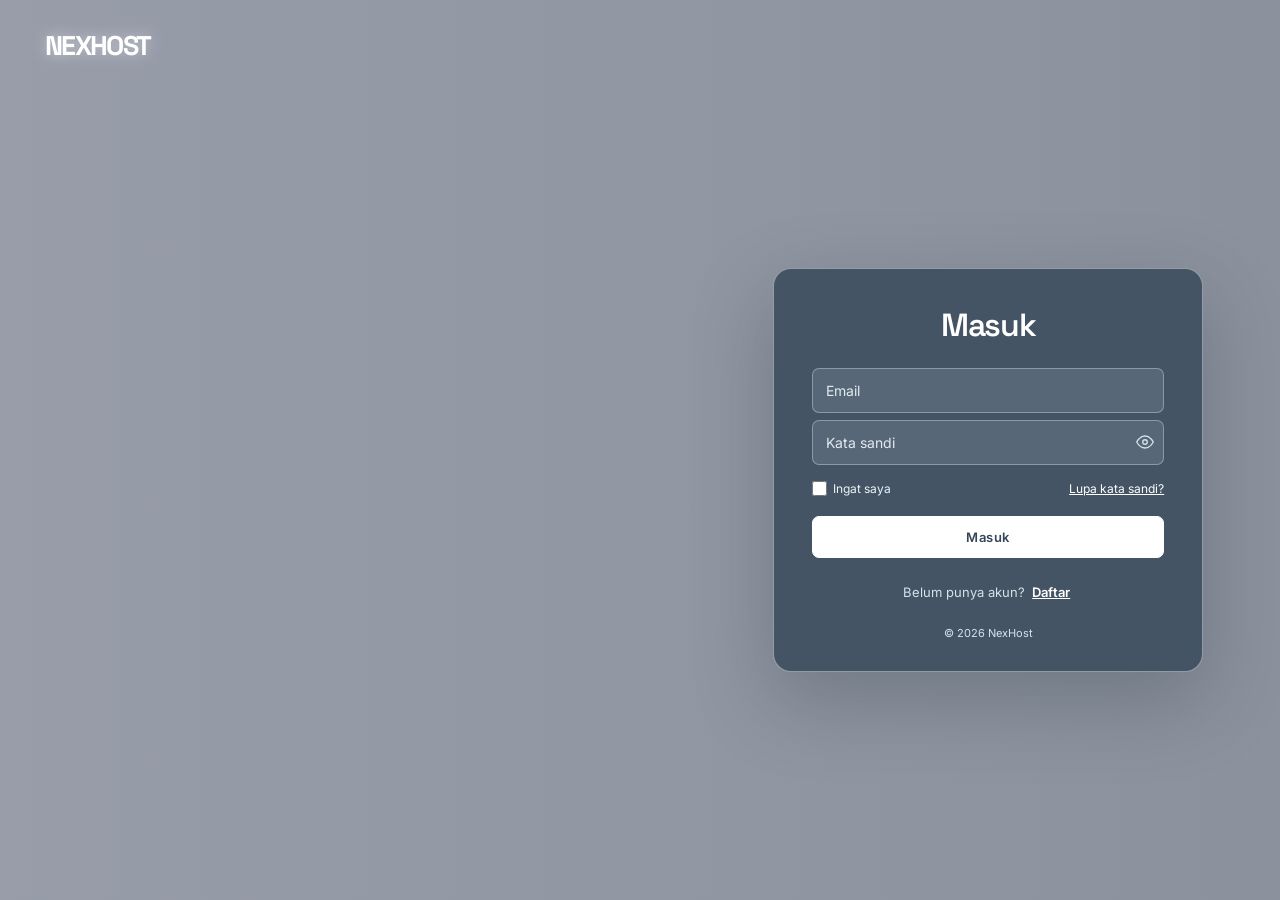
==== login-view.html @ c6b0c61a "Konversi ke PHP: login server-side (session + password_verify), index.php guard, logout.php" ====
<!DOCTYPE html>
<html lang="id">

<head>
    <meta charset="UTF-8">
  <meta name="viewport" content="width=device-width, initial-scale=1.0">
  <title data-nx-raw>Masuk / Daftar - NexHost</title>
  <link rel="icon" href="/favicon.ico" sizes="any">
  <link rel="icon" type="image/png" sizes="32x32" href="/icons/favicon-32x32.png">
  <link rel="icon" type="image/png" sizes="16x16" href="/icons/favicon-16x16.png">
  <link rel="apple-touch-icon" sizes="180x180" href="/apple-touch-icon.png">
  <link rel="preconnect" href="https://fonts.googleapis.com">
  <link rel="preconnect" href="https://fonts.gstatic.com" crossorigin>
  <link href="https://fonts.googleapis.com/css2?family=Space+Grotesk:wght@300;400;500;600;700&family=Inter:wght@300;400;500;600&display=swap" rel="stylesheet">
<style>
:root{--black:#263747;--charcoal:#52677a;--graphite:#718295;--graphite-2:#62758a;--silver:#edf4f9;--silver-dim:#d6e2ea;--chrome:#fff;--white:#fff;--line:rgba(255,255,255,.22);--line-strong:rgba(255,255,255,.42);--danger:#ffdbde;--success:#d6ffe5;--font-display:'Space Grotesk',sans-serif;--font-body:'Inter',sans-serif}
*,*::before,*::after{box-sizing:border-box}html{min-height:100%;-webkit-font-smoothing:antialiased}body{margin:0;background:#8995a4;color:white;font:14px/1.5 var(--font-body);min-height:100vh}
.scene{position:fixed;inset:0;z-index:0;background:#a0a5b1 url('/nx-login-scene-v4/assets/fallback.svg') center/cover no-repeat}.scene iframe{position:absolute;inset:0;width:100%;height:100%;border:0;pointer-events:none;background:transparent}.scene:after{content:'';position:absolute;inset:0;background:linear-gradient(90deg,rgba(43,55,68,.08),rgba(43,55,68,.18));pointer-events:none}html.scene-failed .scene iframe{display:none}
.brand{position:absolute;top:32px;left:3.5vw;z-index:2;color:white;font:700 27px/1 var(--font-display);letter-spacing:-.06em;text-decoration:none;text-shadow:0 0 16px #ffffff80}.brand .dot{display:none}.brand:focus-visible,a:focus-visible,button:focus-visible,input:focus-visible,select:focus-visible{outline:2px solid #fff;outline-offset:3px}
.auth-shell{position:relative;z-index:1;min-height:100svh;display:flex;align-items:center;justify-content:flex-end;padding:80px 6vw 40px;pointer-events:none}.auth-shell #container{pointer-events:auto}#container{width:min(100%,430px);border:1px solid rgba(255,255,255,.42);border-radius:18px;background:rgba(54,71,88,.83);box-shadow:0 28px 80px rgba(25,40,53,.25);backdrop-filter:blur(24px);-webkit-backdrop-filter:blur(24px);overflow:hidden}.hud-corner,.page{display:none!important}#container .register{display:none}#container.active .login{display:none}#container.active .register{display:block}.content{padding:38px 38px 30px;text-align:center}.content h1{font:600 32px/1.15 var(--font-display);letter-spacing:-.04em;margin:0 0 24px}.content p{font-size:13px;line-height:1.5;margin:0}form input:not([type=checkbox]),form select{display:block;width:100%;min-width:0;min-height:45px;margin:7px 0;padding:11px 13px;border:1px solid rgba(255,255,255,.32);border-radius:7px;background:rgba(235,245,255,.12);color:white;font:14px var(--font-body)}form select option{color:#253647;background:white}form input::placeholder{color:#e1eaf1;opacity:1}form input:focus,form select:focus{border-color:white;background:rgba(235,245,255,.2)}form input[type=checkbox]{accent-color:#fff;flex-shrink:0}
button{font-family:var(--font-body);cursor:pointer;color:white}form button:not([onclick^="togglePass"]){min-height:42px;padding:10px 13px;border:1px solid rgba(255,255,255,.5);border-radius:7px;background:rgba(255,255,255,.12);font-size:12px;font-weight:600}form button:disabled{opacity:.5;cursor:not-allowed}form button[type=submit]{width:100%;margin-top:10px;background:#fff;color:#354657;border-color:white;font-size:13px;letter-spacing:.04em}form button[type=submit]:hover:not(:disabled){background:#dceaf4}form button[onclick^="togglePass"]{color:white}form input[type=tel],#waOtpInputLogin input,#waOtpInputReg input,#emailOtpInputReg input{min-width:0}#btnSendOtpLogin,#btnSendOtpReg,#waOtpInputLogin button,#waOtpInputReg button{flex-shrink:0;white-space:nowrap}
.remember{float:left;text-align:left}.forget{float:right;margin:8px 0}.clearfix{clear:both;display:table}a{color:white}.forget a,.otp-hint a{color:white}.error-msg{display:block;color:var(--danger);margin:8px 0;font-size:13px}.wa-member{color:var(--success)}.wa-not_member,.wa-invalid{color:var(--danger)}.wa-error{color:#ffe1b3}.wa-checking{color:var(--silver-dim)}.mobile-switch{margin:19px 0 4px;font-size:13px;color:var(--silver-dim)}.mobile-switch button{border:0;background:none;color:#fff;text-decoration:underline;font:600 13px var(--font-body);padding:7px 3px;margin:0}.loginwith{display:flex;align-items:center;gap:12px;color:var(--silver-dim);font-size:11px;margin:16px 0 0}.loginwith:before,.loginwith:after{content:'';flex:1;height:1px;background:var(--line)}a[href="google_login_start.php"]{display:inline-flex!important;align-items:center;justify-content:center;min-height:42px;min-width:64px;border:1px solid var(--line-strong);border-radius:24px;background:rgba(255,255,255,.10)}.copy{display:block;font-size:11px;color:var(--silver-dim);margin-top:18px}.otp-hint span{display:inline}.cf-turnstile{max-width:100%!important}
@media(max-width:700px){.brand{top:25px;left:20px;font-size:24px}.auth-shell{align-items:flex-start;justify-content:center;padding:35svh 16px 30px}.content{padding:30px 24px 25px}.content h1{font-size:28px}.scene:after{background:linear-gradient(180deg,rgba(43,55,68,.06),rgba(43,55,68,.22))}}
@media(max-width:360px){.content{padding:26px 17px}#btnSendOtpLogin,#btnSendOtpReg{padding:8px;font-size:11px}.remember,.forget{font-size:11px!important}}
@media(prefers-reduced-motion:reduce){.scene iframe{display:none}}
</style>
</head>

<body>
  <div class="scene" aria-hidden="true"></div>

  <a href="/index.php" class="brand"><span class="dot"></span>NEXHOST</a>

  <main class="auth-shell"><div id="container" class="">
    <span class="hud-corner tl"></span>
    <span class="hud-corner tr"></span>
    <span class="hud-corner bl"></span>
    <span class="hud-corner br"></span>

    <!-- FORM LOGIN -->
    <div class="login">
      <div class="content">
        <h1 data-nx-raw>Masuk</h1>
        <form action="#" data-demo="login" method="POST" id="loginForm">
          <input type="hidden" name="csrf_token" value="a66113a4b706e5b2e44b06131f6a9bf2640b617dbcbb50243928d7488b434160">
          <input type="email" name="email" placeholder="Email" data-nx-raw required value="">
          <div style="position:relative;width:100%;">
            <input type="password" name="password" id="loginpass" placeholder="Kata sandi" data-nx-raw required style="padding-right:44px;">
            <button type="button" aria-label="Kata sandi" onclick="togglePass('loginpass', this)" style="position:absolute;right:2px;top:50%;transform:translateY(-50%);background:none;border:none;padding:8px;margin:0;display:flex;align-items:center;justify-content:center;cursor:pointer;text-transform:none;letter-spacing:0;">
              <svg class="eye-open" width="18" height="18" viewBox="0 0 24 24" fill="none" stroke="var(--silver-dim)" stroke-width="1.8" stroke-linecap="round" stroke-linejoin="round"><path d="M1 12s4-8 11-8 11 8 11 8-4 8-11 8-11-8-11-8z"/><circle cx="12" cy="12" r="3"/></svg>
              <svg class="eye-closed" width="18" height="18" viewBox="0 0 24 24" fill="none" stroke="var(--silver-dim)" stroke-width="1.8" stroke-linecap="round" stroke-linejoin="round" style="display:none;"><path d="M17.94 17.94A10.94 10.94 0 0 1 12 20c-7 0-11-8-11-8a18.5 18.5 0 0 1 5.06-5.94M9.9 4.24A9.12 9.12 0 0 1 12 4c7 0 11 8 11 8a18.5 18.5 0 0 1-2.16 3.19m-6.72-1.07a3 3 0 1 1-4.24-4.24"/><line x1="1" y1="1" x2="23" y2="23"/></svg>
            </button>
          </div>
                    <span class="remember" style="display:flex;align-items:center;gap:6px;margin:8px 0;"><input type="checkbox" id="rememberMe" name="remember_me" value="1" style="width:15px;height:15px;margin:0;"> <label for="rememberMe" style="font-size:12px;margin:0;cursor:pointer;color:var(--silver);" data-nx-raw>Ingat saya</label></span>
          <span class="forget" style="font-size:12px;"><a href="lupapw.php" data-nx-raw>Lupa kata sandi?</a></span>
          <span class="clearfix"></span>
                              <button type="submit" id="btnMasuk"  data-nx-raw>Masuk</button>
        </form>
        <div class="mobile-switch"><span data-nx-raw>Belum punya akun?</span> <button type="button" onclick="mobileToRegister()" data-nx-raw>Daftar</button></div>
        <span class="loginwith" data-nx-raw style="display:none">Atau masuk dengan</span>
        
        <span class="copy">&copy; 2026 NexHost</span>
      </div>
    </div>

    <!-- PANEL DEPAN (ajakan register) -->
    <div class="page front">
      <div class="content">
        <svg xmlns="http://www.w3.org/2000/svg" width="56" height="56" viewBox="0 0 24 24" fill="none" stroke="currentColor" stroke-width="1.5" stroke-linecap="round" stroke-linejoin="round"><path d="M16 21v-2a4 4 0 0 0-4-4H5a4 4 0 0 0-4 4v2"/><circle cx="8.5" cy="7" r="4"/><line x1="20" y1="8" x2="20" y2="14"/><line x1="23" y1="11" x2="17" y2="11"/></svg>
        <h1 style="margin-top:18px;" data-nx-raw>Halo, teman!</h1>
        <p data-nx-raw>Isi data pribadi dan mulai perjalananmu bersama kami.</p>
        <button type="button" id="registerBtn"><span data-nx-raw>Daftar</span> <svg xmlns="http://www.w3.org/2000/svg" width="16" height="16" viewBox="0 0 24 24" fill="none" stroke="currentColor" stroke-width="2" stroke-linecap="round" stroke-linejoin="round"><circle cx="12" cy="12" r="10"/><polyline points="12 16 16 12 12 8"/><line x1="8" y1="12" x2="16" y2="12"/></svg></button>
      </div>
    </div>

    <!-- PANEL BELAKANG (ajakan login) -->
    <div class="page back">
      <div class="content">
        <svg xmlns="http://www.w3.org/2000/svg" width="56" height="56" viewBox="0 0 24 24" fill="none" stroke="currentColor" stroke-width="1.5" stroke-linecap="round" stroke-linejoin="round"><path d="M15 3h4a2 2 0 0 1 2 2v14a2 2 0 0 1-2 2h-4"/><polyline points="10 17 15 12 10 7"/><line x1="15" y1="12" x2="3" y2="12"/></svg>
        <h1 style="margin-top:18px;" data-nx-raw>Selamat datang kembali!</h1>
        <p data-nx-raw>Masuk dengan data akunmu untuk melanjutkan.</p>
        <button type="button" id="loginBtn"><svg xmlns="http://www.w3.org/2000/svg" width="16" height="16" viewBox="0 0 24 24" fill="none" stroke="currentColor" stroke-width="2" stroke-linecap="round" stroke-linejoin="round"><circle cx="12" cy="12" r="10"/><polyline points="12 8 8 12 12 16"/><line x1="16" y1="12" x2="8" y2="12"/></svg> <span data-nx-raw>Masuk</span></button>
      </div>
    </div>

    <!-- FORM REGISTER -->
    <div class="register">
      <div class="content">
        <h1 style="margin-bottom:16px;" data-nx-raw>Daftar</h1>
        <form action="#" data-demo="register" method="POST" id="registerForm">
          <input type="hidden" name="csrf_token" value="a66113a4b706e5b2e44b06131f6a9bf2640b617dbcbb50243928d7488b434160">
          <input type="text" name="username" placeholder="Nama pengguna" data-nx-raw required pattern="[a-zA-Z0-9_]{3,20}">
          <input type="email" name="email" id="regEmail" placeholder="Email" data-nx-raw required pattern="[a-zA-Z0-9._%+-]+@gmail\.com" title="Hanya email @gmail.com yang diperbolehkan.">
                              <div style="width:100%;text-align:left;margin:8px 0;">
            <div style="display:flex;gap:8px;margin-bottom:6px;">
              <button type="button" id="btnSendOtpEmailReg" onclick="sendEmailOtp()" style="flex:1;" data-nx-raw>Kirim kode OTP ke email</button>
            </div>
            <p style="font-size:11px;color:var(--silver-dim);margin-bottom:6px;" data-nx-raw>Kode OTP akan dikirim ke email di atas.</p>
            <div id="emailOtpInputReg" style="display:none;gap:8px;margin-bottom:8px;">
              <input type="text" id="emailOtpCode" placeholder="Kode 6 digit" data-nx-raw maxlength="6" style="flex:1;margin:0;letter-spacing:2px;">
              <button type="button" onclick="verifyEmailOtp()" data-nx-raw>Verifikasi</button>
            </div>
            <div id="emailStatusReg" style="font-size:12px;margin-bottom:6px;min-height:16px;"></div>
          </div>
                    <div style="position:relative;width:100%;">
            <input type="password" name="password" id="rpass" placeholder="Kata sandi" data-nx-raw required minlength="8" style="padding-right:44px;">
            <button type="button" aria-label="Kata sandi" onclick="togglePass('rpass', this)" style="position:absolute;right:2px;top:50%;transform:translateY(-50%);background:none;border:none;padding:8px;margin:0;display:flex;align-items:center;justify-content:center;cursor:pointer;text-transform:none;letter-spacing:0;">
              <svg class="eye-open" width="18" height="18" viewBox="0 0 24 24" fill="none" stroke="var(--silver-dim)" stroke-width="1.8" stroke-linecap="round" stroke-linejoin="round"><path d="M1 12s4-8 11-8 11 8 11 8-4 8-11 8-11-8-11-8z"/><circle cx="12" cy="12" r="3"/></svg>
              <svg class="eye-closed" width="18" height="18" viewBox="0 0 24 24" fill="none" stroke="var(--silver-dim)" stroke-width="1.8" stroke-linecap="round" stroke-linejoin="round" style="display:none;"><path d="M17.94 17.94A10.94 10.94 0 0 1 12 20c-7 0-11-8-11-8a18.5 18.5 0 0 1 5.06-5.94M9.9 4.24A9.12 9.12 0 0 1 12 4c7 0 11 8 11 8a18.5 18.5 0 0 1-2.16 3.19m-6.72-1.07a3 3 0 1 1-4.24-4.24"/><line x1="1" y1="1" x2="23" y2="23"/></svg>
            </button>
          </div>
          <div style="position:relative;width:100%;">
            <input type="password" name="password_confirm" id="rpass2" placeholder="Konfirmasi kata sandi" data-nx-raw required minlength="8" oninput="checkMatch()" style="padding-right:44px;">
            <button type="button" aria-label="Konfirmasi kata sandi" onclick="togglePass('rpass2', this)" style="position:absolute;right:2px;top:50%;transform:translateY(-50%);background:none;border:none;padding:8px;margin:0;display:flex;align-items:center;justify-content:center;cursor:pointer;text-transform:none;letter-spacing:0;">
              <svg class="eye-open" width="18" height="18" viewBox="0 0 24 24" fill="none" stroke="var(--silver-dim)" stroke-width="1.8" stroke-linecap="round" stroke-linejoin="round"><path d="M1 12s4-8 11-8 11 8 11 8-4 8-11 8-11-8-11-8z"/><circle cx="12" cy="12" r="3"/></svg>
              <svg class="eye-closed" width="18" height="18" viewBox="0 0 24 24" fill="none" stroke="var(--silver-dim)" stroke-width="1.8" stroke-linecap="round" stroke-linejoin="round" style="display:none;"><path d="M17.94 17.94A10.94 10.94 0 0 1 12 20c-7 0-11-8-11-8a18.5 18.5 0 0 1 5.06-5.94M9.9 4.24A9.12 9.12 0 0 1 12 4c7 0 11 8 11 8a18.5 18.5 0 0 1-2.16 3.19m-6.72-1.07a3 3 0 1 1-4.24-4.24"/><line x1="1" y1="1" x2="23" y2="23"/></svg>
            </button>
          </div>
          <div id="passMsg" style="font-size:12px;display:none;"></div>
          <span class="remember" style="display:flex;align-items:center;gap:6px;margin:8px 0;"><input type="checkbox" id="acceptTerms" name="accept_terms" value="1" required style="width:15px;height:15px;margin:0;"> <label for="acceptTerms" style="font-size:12px;margin:0;cursor:pointer;color:var(--silver);"><span data-nx-raw>Saya menyetujui </span>&nbsp;<a href="https://portal.nexhostku.com/privacy.php" target="_blank" style="color:var(--chrome);text-decoration:underline;" data-nx-raw>syarat dan ketentuan</a></label></span>
          <span class="clearfix"></span>
                    
          <button type="submit" id="btnDaftar" disabled onclick="return checkMatch(true)" data-nx-raw>Daftar</button>
        </form>
        <div class="mobile-switch"><span data-nx-raw>Sudah punya akun?</span> <button type="button" onclick="mobileToLogin()" data-nx-raw>Masuk</button></div>
      </div>
    </div>
  </div>

  </main>
  <script>
  (function(){
    document.querySelectorAll('form input[placeholder]').forEach(function(el){el.setAttribute('aria-label',el.placeholder)});
    document.querySelectorAll('select[name=wa_country]').forEach(function(el){el.setAttribute('aria-label','WhatsApp country code')});
    
    var registerButton = document.getElementById('registerBtn');
    var loginButton    = document.getElementById('loginBtn');
    var container      = document.getElementById('container');
    if (!container) return;
    if (location.hash === '#register') { container.className = 'active'; }

    if (registerButton) {
      registerButton.addEventListener('click', function () {
        container.className = 'active';
        setTimeout(function(){
          document.querySelectorAll('#container > div').forEach(function(el){ el.scrollTop = 0; });
        }, 50);
      });
    }
    if (loginButton) {
      loginButton.addEventListener('click', function () {
        container.className = 'close';
      });
    }
    window.mobileToRegister = function () { container.className = 'active'; document.querySelector('#registerForm input[name=username]').focus({preventScroll:true}); };
    window.mobileToLogin    = function () { container.className = ''; document.querySelector('#loginForm input[name=email]').focus({preventScroll:true}); };
  })();
  </script>

  <script data-nx-raw>
  const nxAuthMsg = {"pageTitle":"Masuk \/ Daftar - NexHost","login":"Masuk","register":"Daftar","email":"Email","username":"Nama pengguna","password":"Kata sandi","confirmPassword":"Konfirmasi kata sandi","remember":"Ingat saya","forgot":"Lupa kata sandi?","noAccount":"Belum punya akun?","haveAccount":"Sudah punya akun?","orConnect":"Atau masuk dengan","googleLogin":"Masuk dengan Google","hello":"Halo, teman!","intro":"Isi data pribadi dan mulai perjalananmu bersama kami.","welcome":"Selamat datang kembali!","welcomeBody":"Masuk dengan data akunmu untuk melanjutkan.","accept":"Saya menyetujui ","terms":"syarat dan ketentuan","waNeeded":"WhatsApp 2FA diperlukan untuk akun ini.","sendOtp":"Kirim OTP","otpCode":"Kode 6 digit","verify":"Verifikasi","waHint":"OTP dikirim lewat WhatsApp.","noOtp":"Belum dapat OTP?","contactBot":"Hubungi bot","emailSendOtp":"Kirim kode OTP ke email","emailOtpHint":"Kode OTP akan dikirim ke email di atas.","passwordMatch":"Kata sandi cocok","passwordMismatch":"Kata sandi tidak cocok","invalidPhone":"Format nomor tidak valid.","sending":"Mengirim...","resend":"Kirim ulang","wait":"Tunggu","otpFailed":"Gagal mengirim OTP.","otpSix":"OTP harus 6 digit.","verifying":"Memverifikasi...","verificationFailed":"Verifikasi gagal.","gmailOnly":"Hanya email @gmail.com yang diperbolehkan.","captchaFirst":"Selesaikan captcha di bawah terlebih dahulu.","joinGroup":"Gabung grup","reportFounder":"Laporkan ke founder","close":"Tutup"};
  function togglePass(inputId, btn) {
    const input = document.getElementById(inputId);
    const eyeOpen = btn.querySelector('.eye-open');
    const eyeClosed = btn.querySelector('.eye-closed');
    if (input.type === 'password') {
      input.type = 'text';
      eyeOpen.style.display = 'none';
      eyeClosed.style.display = 'block';
    } else {
      input.type = 'password';
      eyeOpen.style.display = 'block';
      eyeClosed.style.display = 'none';
    }
  }
  function checkMatch(submit) {
    const p1 = document.getElementById('rpass').value;
    const p2 = document.getElementById('rpass2').value;
    const msg = document.getElementById('passMsg');
    if (!p2) { msg.style.display='none'; return true; }
    msg.style.display = 'block';
    if (p1 === p2) { msg.style.color='var(--success)'; msg.textContent=nxAuthMsg.passwordMatch; return true; }
    msg.style.color = 'var(--danger)'; msg.textContent = nxAuthMsg.passwordMismatch;
    if (submit) { alert(nxAuthMsg.passwordMismatch + '!'); return false; }
    return false;
  }
  function idSuffix(scope) { return {'login':'Login','reg':'Reg'}[scope] || 'Login'; }
  function sendWaOtp(scope) {
    const suf = idSuffix(scope);
    const country = document.getElementById('waCountry'+suf).value;
    const number  = document.getElementById('waNumber'+suf).value.trim();
    const statusEl = document.getElementById('waStatus'+suf);
    const btnSend  = document.getElementById('btnSendOtp'+suf);
    const otpBox   = document.getElementById('waOtpInput'+suf);
    const endpoint = scope === 'login' ? '/send_wa_otp_login.php' : '/send_wa_otp.php';
    if (!number || number.length < 8) { statusEl.textContent=nxAuthMsg.invalidPhone; statusEl.className='wa-invalid'; return; }
    btnSend.disabled = true; btnSend.textContent = nxAuthMsg.sending; statusEl.textContent = ''; statusEl.className = '';
    fetch(endpoint, {method:'POST',headers:{'Content-Type':'application/x-www-form-urlencoded'},body:'wa_country='+encodeURIComponent(country)+'&wa_number='+encodeURIComponent(number)})
    .then(r=>r.json()).then(data => {
      if (data.popup) {
        showGrubModal(data.message);
        statusEl.textContent = ''; statusEl.className = '';
        btnSend.disabled = false; btnSend.textContent = nxAuthMsg.sendOtp;
        return;
      }
      statusEl.textContent = data.message; statusEl.className = data.success ? 'wa-member' : 'wa-not_member';
      if (data.success) { otpBox.style.display='flex'; setTimeout(()=>{ document.getElementById('otpHint'+suf).style.display='block'; },5000); }
      let secs=60; const t=setInterval(()=>{ secs--; if(secs<=0){clearInterval(t);btnSend.disabled=false;btnSend.textContent=nxAuthMsg.resend;}else{btnSend.textContent=nxAuthMsg.wait+' ('+secs+'s)';} },1000);
    }).catch(()=>{ statusEl.textContent=nxAuthMsg.otpFailed; statusEl.className='wa-error'; btnSend.disabled=false; btnSend.textContent=nxAuthMsg.sendOtp; });
  }
  function verifyWaOtp(scope) {
    const suf = idSuffix(scope);
    const country = document.getElementById('waCountry'+suf).value;
    const number  = document.getElementById('waNumber'+suf).value.trim();
    const otp     = document.getElementById('waOtpCode'+suf).value.trim();
    const statusEl = document.getElementById('waStatus'+suf);
    const btnEl = scope==='login' ? document.getElementById('btnMasuk') : document.getElementById('btnDaftar');
    if (!/^\d{6}$/.test(otp)) { statusEl.textContent=nxAuthMsg.otpSix; statusEl.className='wa-invalid'; return; }
    statusEl.textContent=nxAuthMsg.verifying; statusEl.className='wa-checking';
    fetch('/verify_wa_otp.php',{method:'POST',headers:{'Content-Type':'application/x-www-form-urlencoded'},body:'wa_country='+encodeURIComponent(country)+'&wa_number='+encodeURIComponent(number)+'&otp='+encodeURIComponent(otp)})
    .then(r=>r.json()).then(data=>{
      statusEl.textContent=data.message; statusEl.className=data.success?'wa-member':'wa-not_member';
      if(data.success && scope === 'reg'){ checkRegisterButtonState(); } else if (data.success) { btnEl.disabled = false; }
    }).catch(()=>{ statusEl.textContent=nxAuthMsg.verificationFailed; statusEl.className='wa-error'; });
  }
  let emailVerifiedReg = false;
  function checkRegisterButtonState() {
    const btn = document.getElementById('btnDaftar');
    if (!btn) return;
    const needWaCheck = false;
    const needEmailCheck = true;
    let waOk = !needWaCheck;
    let emailOk = !needEmailCheck || emailVerifiedReg;
    btn.disabled = !(waOk && emailOk);
  }
  function sendEmailOtp() {
    const email = document.getElementById('regEmail').value.trim();
    const statusEl = document.getElementById('emailStatusReg');
    const btnSend = document.getElementById('btnSendOtpEmailReg');
    const otpBox = document.getElementById('emailOtpInputReg');
    const csrf = document.querySelector('#registerForm input[name="csrf_token"]').value;
    if (!email || !/^[^\s@]+@gmail\.com$/i.test(email)) {
      statusEl.textContent = nxAuthMsg.gmailOnly; statusEl.className = 'wa-invalid'; return;
    }
    const turnstileToken = 'demo';
    if (false && !turnstileToken) {
      statusEl.textContent = nxAuthMsg.captchaFirst; statusEl.className = 'wa-invalid'; return;
    }
    btnSend.disabled = true; btnSend.textContent = nxAuthMsg.sending; statusEl.textContent = ''; statusEl.className = '';
    fetch('/send_email_otp.php', {
      method: 'POST', headers: {'Content-Type':'application/x-www-form-urlencoded'},
      body: 'csrf_token='+encodeURIComponent(csrf)+'&turnstile_token='+encodeURIComponent(turnstileToken)+'&email='+encodeURIComponent(email)
    }).then(r=>r.json()).then(data => {
      statusEl.textContent = data.message; statusEl.className = data.success ? 'wa-member' : 'wa-not_member';
      if (data.success) { otpBox.style.display = 'flex'; }
      let secs=60; const t=setInterval(()=>{ secs--; if(secs<=0){clearInterval(t);btnSend.disabled=false;btnSend.textContent=nxAuthMsg.emailSendOtp;}else{btnSend.textContent=nxAuthMsg.wait+' ('+secs+'s)';} },1000);
    }).catch(()=>{ statusEl.textContent=nxAuthMsg.otpFailed; statusEl.className='wa-error'; btnSend.disabled=false; btnSend.textContent=nxAuthMsg.emailSendOtp; })
    .finally(()=>{ if (typeof turnstile !== 'undefined') turnstile.reset(); });
  }
  function verifyEmailOtp() {
    const email = document.getElementById('regEmail').value.trim();
    const code = document.getElementById('emailOtpCode').value.trim();
    const statusEl = document.getElementById('emailStatusReg');
    const csrf = document.querySelector('#registerForm input[name="csrf_token"]').value;
    if (!/^\d{6}$/.test(code)) { statusEl.textContent=nxAuthMsg.otpSix; statusEl.className='wa-invalid'; return; }
    statusEl.textContent=nxAuthMsg.verifying; statusEl.className='wa-checking';
    fetch('/verify_email_otp.php', {
      method: 'POST', headers: {'Content-Type':'application/x-www-form-urlencoded'},
      body: 'csrf_token='+encodeURIComponent(csrf)+'&email='+encodeURIComponent(email)+'&otp='+encodeURIComponent(code)
    }).then(r=>r.json()).then(data => {
      statusEl.textContent = data.message; statusEl.className = data.success ? 'wa-member' : 'wa-not_member';
      if (data.success) { emailVerifiedReg = true; checkRegisterButtonState(); }
    }).catch(()=>{ statusEl.textContent=nxAuthMsg.verificationFailed; statusEl.className='wa-error'; });
  }
    </script>

  <div id="grubModalOverlay" style="display:none;position:fixed;inset:0;background:rgba(4,4,5,0.75);z-index:9999;align-items:center;justify-content:center;padding:20px;">
    <div style="background:var(--charcoal);border:1px solid var(--line);border-radius:10px;max-width:380px;width:100%;padding:28px 24px;text-align:center;box-shadow:0 20px 50px rgba(0,0,0,0.5);">
      <div style="width:56px;height:56px;border-radius:50%;background:var(--graphite);border:1px solid var(--line-strong);display:flex;align-items:center;justify-content:center;margin:0 auto 16px;">
        <svg width="26" height="26" fill="none" stroke="var(--chrome)" stroke-width="1.6" viewBox="0 0 24 24"><path d="M12 9v4M12 17h.01M10.29 3.86l-8.18 14.18A2 2 0 0 0 3.82 21h16.36a2 2 0 0 0 1.71-2.96L13.71 3.86a2 2 0 0 0-3.42 0z"/></svg>
      </div>
      <div id="grubModalMessage" style="font-size:14px;color:var(--silver);line-height:1.55;margin-bottom:20px;white-space:pre-line;"></div>
      <div style="display:flex;flex-direction:column;gap:10px;">
        <a href="https://chat.whatsapp.com/DZyLn0WCWiuL3AIk21p8VY?s=cl&amp;p=a&amp;iam=2" target="_blank" style="display:block;background:var(--white);color:var(--black);text-decoration:none;padding:12px;border-radius:6px;font-weight:600;font-size:13px;letter-spacing:.04em;" data-nx-raw>Gabung grup</a>
        <a href="https://wa.me/6285143115286" target="_blank" style="display:block;background:transparent;border:1px solid var(--line-strong);color:var(--chrome);text-decoration:none;padding:12px;border-radius:6px;font-weight:500;font-size:13px;" data-nx-raw>Laporkan ke founder</a>
        <button type="button" onclick="closeGrubModal()" style="background:none;border:none;color:var(--silver-dim);font-size:12px;padding:6px;cursor:pointer;text-transform:none;letter-spacing:0;margin:0;" data-nx-raw>Tutup</button>
      </div>
    </div>
  </div>
  <script>
    function showGrubModal(message) {
      document.getElementById('grubModalMessage').textContent = message;
      document.getElementById('grubModalOverlay').style.display = 'flex';
    }
    function closeGrubModal() {
      document.getElementById('grubModalOverlay').style.display = 'none';
    }
  </script>
<script>
(function(){var f=document.querySelector('.scene iframe'),lost=false,retries=0,timer;function fail(){document.documentElement.classList.add('scene-failed')}function startTimer(){clearTimeout(timer);timer=setTimeout(function check(){if(document.hidden){timer=setTimeout(check,5000);return}fail()},120000)}function recover(){if(!lost||document.hidden)return;lost=false;if(retries++>=2){fail();return}document.documentElement.classList.remove('scene-failed');f.src=f.getAttribute('src');startTimer()}window.addEventListener('message',function(e){if(e.origin!==location.origin||e.source!==f.contentWindow)return;if(e.data==='nexhost-3d-ready'){clearTimeout(timer);document.documentElement.classList.remove('scene-failed')}else if(e.data==='nexhost-3d-unavailable')fail();else if(e.data==='nexhost-3d-context-lost'){lost=true;setTimeout(recover,100)}});f.addEventListener('error',fail);document.addEventListener('visibilitychange',recover);window.addEventListener('pageshow',recover);if(matchMedia('(prefers-reduced-motion: reduce)').matches)fail();else {try{var gl=document.createElement('canvas').getContext('webgl2');if(!gl)fail();else{var ex=gl.getExtension('WEBGL_lose_context');if(ex)ex.loseContext();startTimer()}}catch(e){fail()}}function unlock(){try{if(typeof f.contentWindow.__nexhostAudioUnlock==='function')f.contentWindow.__nexhostAudioUnlock()}catch(e){}}document.addEventListener('pointerdown',unlock,true);document.addEventListener('keydown',unlock,true)})();
</script>

</body>

</html>
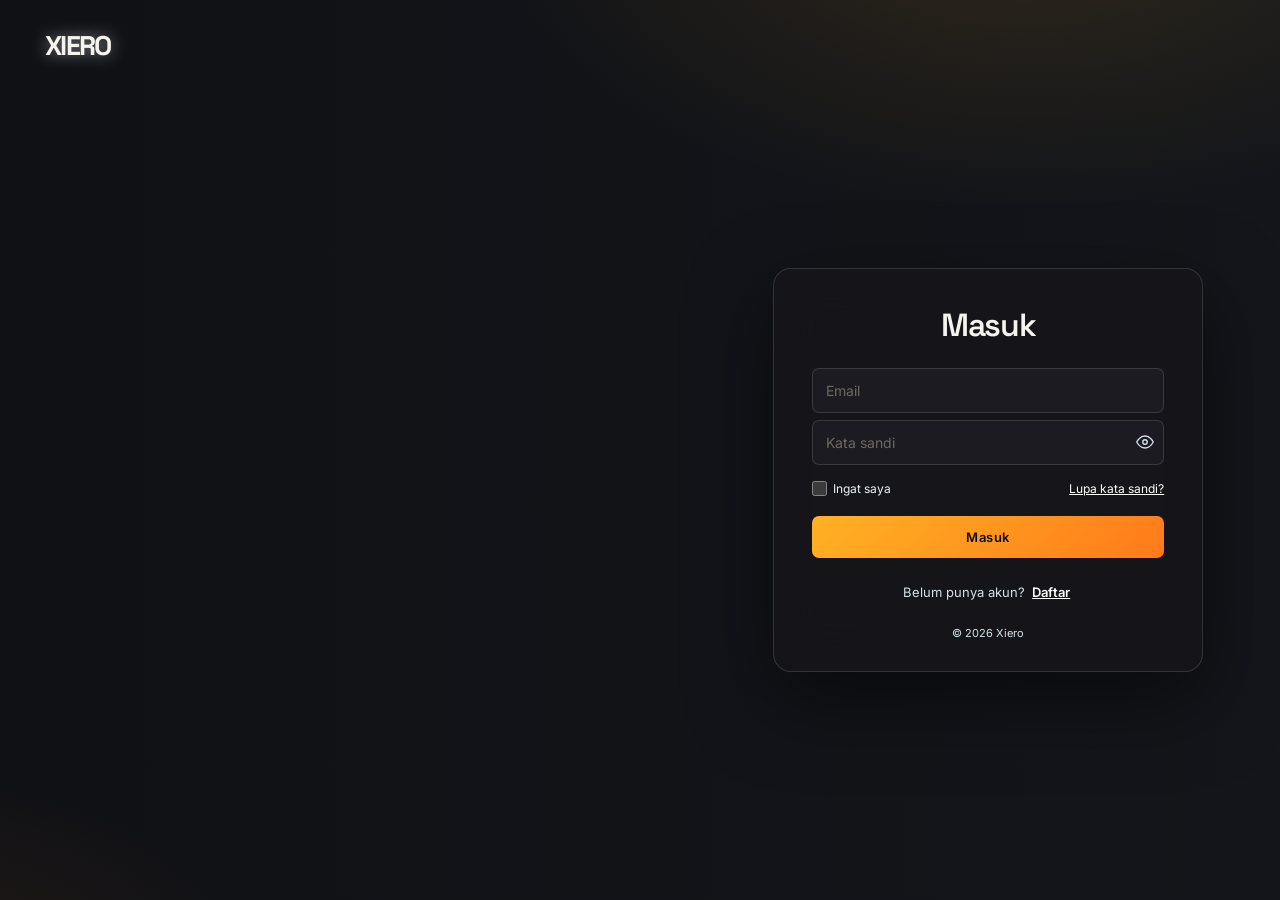
==== commit f7bbcdc0: "Rebrand Xiero: tema gelap amber, logo baru, kontak WA 082183365089 + IG itsmexiero_" ====
--- a/login-view.html
+++ b/login-view.html
@@ -4,7 +4,7 @@
 <head>
     <meta charset="UTF-8">
   <meta name="viewport" content="width=device-width, initial-scale=1.0">
-  <title data-nx-raw>Masuk / Daftar - NexHost</title>
+  <title data-nx-raw>Masuk / Daftar - Xiero</title>
   <link rel="icon" href="/favicon.ico" sizes="any">
   <link rel="icon" type="image/png" sizes="32x32" href="/icons/favicon-32x32.png">
   <link rel="icon" type="image/png" sizes="16x16" href="/icons/favicon-16x16.png">
@@ -14,22 +14,33 @@
   <link href="https://fonts.googleapis.com/css2?family=Space+Grotesk:wght@300;400;500;600;700&family=Inter:wght@300;400;500;600&display=swap" rel="stylesheet">
 <style>
 :root{--black:#263747;--charcoal:#52677a;--graphite:#718295;--graphite-2:#62758a;--silver:#edf4f9;--silver-dim:#d6e2ea;--chrome:#fff;--white:#fff;--line:rgba(255,255,255,.22);--line-strong:rgba(255,255,255,.42);--danger:#ffdbde;--success:#d6ffe5;--font-display:'Space Grotesk',sans-serif;--font-body:'Inter',sans-serif}
-*,*::before,*::after{box-sizing:border-box}html{min-height:100%;-webkit-font-smoothing:antialiased}body{margin:0;background:#8995a4;color:white;font:14px/1.5 var(--font-body);min-height:100vh}
-.scene{position:fixed;inset:0;z-index:0;background:#a0a5b1 url('/nx-login-scene-v4/assets/fallback.svg') center/cover no-repeat}.scene iframe{position:absolute;inset:0;width:100%;height:100%;border:0;pointer-events:none;background:transparent}.scene:after{content:'';position:absolute;inset:0;background:linear-gradient(90deg,rgba(43,55,68,.08),rgba(43,55,68,.18));pointer-events:none}html.scene-failed .scene iframe{display:none}
+*,*::before,*::after{box-sizing:border-box}html{min-height:100%;-webkit-font-smoothing:antialiased}body{margin:0;background:#0E0E11;color:#F5F3EE;font:14px/1.5 var(--font-body);min-height:100vh}
+.scene{position:fixed;inset:0;z-index:0;background:radial-gradient(900px 500px at 80% -10%, rgba(255,178,36,.14), transparent 60%), radial-gradient(700px 400px at -10% 110%, rgba(255,122,26,.10), transparent 55%), #0E0E11}.scene iframe{position:absolute;inset:0;width:100%;height:100%;border:0;pointer-events:none;background:transparent}.scene:after{content:'';position:absolute;inset:0;background:linear-gradient(90deg,rgba(43,55,68,.08),rgba(43,55,68,.18));pointer-events:none}html.scene-failed .scene iframe{display:none}
 .brand{position:absolute;top:32px;left:3.5vw;z-index:2;color:white;font:700 27px/1 var(--font-display);letter-spacing:-.06em;text-decoration:none;text-shadow:0 0 16px #ffffff80}.brand .dot{display:none}.brand:focus-visible,a:focus-visible,button:focus-visible,input:focus-visible,select:focus-visible{outline:2px solid #fff;outline-offset:3px}
-.auth-shell{position:relative;z-index:1;min-height:100svh;display:flex;align-items:center;justify-content:flex-end;padding:80px 6vw 40px;pointer-events:none}.auth-shell #container{pointer-events:auto}#container{width:min(100%,430px);border:1px solid rgba(255,255,255,.42);border-radius:18px;background:rgba(54,71,88,.83);box-shadow:0 28px 80px rgba(25,40,53,.25);backdrop-filter:blur(24px);-webkit-backdrop-filter:blur(24px);overflow:hidden}.hud-corner,.page{display:none!important}#container .register{display:none}#container.active .login{display:none}#container.active .register{display:block}.content{padding:38px 38px 30px;text-align:center}.content h1{font:600 32px/1.15 var(--font-display);letter-spacing:-.04em;margin:0 0 24px}.content p{font-size:13px;line-height:1.5;margin:0}form input:not([type=checkbox]),form select{display:block;width:100%;min-width:0;min-height:45px;margin:7px 0;padding:11px 13px;border:1px solid rgba(255,255,255,.32);border-radius:7px;background:rgba(235,245,255,.12);color:white;font:14px var(--font-body)}form select option{color:#253647;background:white}form input::placeholder{color:#e1eaf1;opacity:1}form input:focus,form select:focus{border-color:white;background:rgba(235,245,255,.2)}form input[type=checkbox]{accent-color:#fff;flex-shrink:0}
+.auth-shell{position:relative;z-index:1;min-height:100svh;display:flex;align-items:center;justify-content:flex-end;padding:80px 6vw 40px;pointer-events:none}.auth-shell #container{pointer-events:auto}#container{width:min(100%,430px);border:1px solid rgba(245,243,238,.14);border-radius:18px;background:rgba(21,21,26,.88);box-shadow:0 28px 80px rgba(0,0,0,.5);backdrop-filter:blur(24px);-webkit-backdrop-filter:blur(24px);overflow:hidden}.hud-corner,.page{display:none!important}#container .register{display:none}#container.active .login{display:none}#container.active .register{display:block}.content{padding:38px 38px 30px;text-align:center}.content h1{font:600 32px/1.15 var(--font-display);letter-spacing:-.04em;margin:0 0 24px}.content p{font-size:13px;line-height:1.5;margin:0}form input:not([type=checkbox]),form select{display:block;width:100%;min-width:0;min-height:45px;margin:7px 0;padding:11px 13px;border:1px solid rgba(255,255,255,.32);border-radius:7px;background:rgba(235,245,255,.12);color:white;font:14px var(--font-body)}form select option{color:#253647;background:white}form input::placeholder{color:#e1eaf1;opacity:1}form input:focus,form select:focus{border-color:white;background:rgba(235,245,255,.2)}form input[type=checkbox]{accent-color:#fff;flex-shrink:0}
 button{font-family:var(--font-body);cursor:pointer;color:white}form button:not([onclick^="togglePass"]){min-height:42px;padding:10px 13px;border:1px solid rgba(255,255,255,.5);border-radius:7px;background:rgba(255,255,255,.12);font-size:12px;font-weight:600}form button:disabled{opacity:.5;cursor:not-allowed}form button[type=submit]{width:100%;margin-top:10px;background:#fff;color:#354657;border-color:white;font-size:13px;letter-spacing:.04em}form button[type=submit]:hover:not(:disabled){background:#dceaf4}form button[onclick^="togglePass"]{color:white}form input[type=tel],#waOtpInputLogin input,#waOtpInputReg input,#emailOtpInputReg input{min-width:0}#btnSendOtpLogin,#btnSendOtpReg,#waOtpInputLogin button,#waOtpInputReg button{flex-shrink:0;white-space:nowrap}
 .remember{float:left;text-align:left}.forget{float:right;margin:8px 0}.clearfix{clear:both;display:table}a{color:white}.forget a,.otp-hint a{color:white}.error-msg{display:block;color:var(--danger);margin:8px 0;font-size:13px}.wa-member{color:var(--success)}.wa-not_member,.wa-invalid{color:var(--danger)}.wa-error{color:#ffe1b3}.wa-checking{color:var(--silver-dim)}.mobile-switch{margin:19px 0 4px;font-size:13px;color:var(--silver-dim)}.mobile-switch button{border:0;background:none;color:#fff;text-decoration:underline;font:600 13px var(--font-body);padding:7px 3px;margin:0}.loginwith{display:flex;align-items:center;gap:12px;color:var(--silver-dim);font-size:11px;margin:16px 0 0}.loginwith:before,.loginwith:after{content:'';flex:1;height:1px;background:var(--line)}a[href="google_login_start.php"]{display:inline-flex!important;align-items:center;justify-content:center;min-height:42px;min-width:64px;border:1px solid var(--line-strong);border-radius:24px;background:rgba(255,255,255,.10)}.copy{display:block;font-size:11px;color:var(--silver-dim);margin-top:18px}.otp-hint span{display:inline}.cf-turnstile{max-width:100%!important}
 @media(max-width:700px){.brand{top:25px;left:20px;font-size:24px}.auth-shell{align-items:flex-start;justify-content:center;padding:35svh 16px 30px}.content{padding:30px 24px 25px}.content h1{font-size:28px}.scene:after{background:linear-gradient(180deg,rgba(43,55,68,.06),rgba(43,55,68,.22))}}
 @media(max-width:360px){.content{padding:26px 17px}#btnSendOtpLogin,#btnSendOtpReg{padding:8px;font-size:11px}.remember,.forget{font-size:11px!important}}
 @media(prefers-reduced-motion:reduce){.scene iframe{display:none}}
 </style>
+<style>
+:root{color-scheme:dark}
+body{background:radial-gradient(900px 500px at 80% -10%, rgba(255,178,36,.12), transparent 60%), radial-gradient(700px 400px at -10% 110%, rgba(255,122,26,.08), transparent 55%), #0E0E11 !important; color:#F5F3EE}
+.panel,.card,form{background:#15151A !important; border-color:rgba(245,243,238,.12) !important}
+input,select{background:#1B1B21 !important; color:#F5F3EE !important; border-color:rgba(245,243,238,.14) !important}
+input::placeholder{color:#6E6A61 !important}
+a{color:#FFB224}
+button[type=submit],.btn-primary{background:linear-gradient(135deg,#FFB224,#FF7A1A) !important; color:#0E0E11 !important; border:0 !important}
+.brand{color:#F5F3EE !important}
+.dot{background:linear-gradient(135deg,#FFB224,#FF7A1A) !important}
+</style>
 </head>
 
 <body>
   <div class="scene" aria-hidden="true"></div>
 
-  <a href="/index.php" class="brand"><span class="dot"></span>NEXHOST</a>
+  <a href="/index.php" class="brand"><span class="dot"></span>XIERO</a>
 
   <main class="auth-shell"><div id="container" class="">
     <span class="hud-corner tl"></span>
@@ -59,7 +70,7 @@
         <div class="mobile-switch"><span data-nx-raw>Belum punya akun?</span> <button type="button" onclick="mobileToRegister()" data-nx-raw>Daftar</button></div>
         <span class="loginwith" data-nx-raw style="display:none">Atau masuk dengan</span>
         
-        <span class="copy">&copy; 2026 NexHost</span>
+        <span class="copy">&copy; 2026 Xiero</span>
       </div>
     </div>
 
@@ -117,7 +128,7 @@
             </button>
           </div>
           <div id="passMsg" style="font-size:12px;display:none;"></div>
-          <span class="remember" style="display:flex;align-items:center;gap:6px;margin:8px 0;"><input type="checkbox" id="acceptTerms" name="accept_terms" value="1" required style="width:15px;height:15px;margin:0;"> <label for="acceptTerms" style="font-size:12px;margin:0;cursor:pointer;color:var(--silver);"><span data-nx-raw>Saya menyetujui </span>&nbsp;<a href="https://portal.nexhostku.com/privacy.php" target="_blank" style="color:var(--chrome);text-decoration:underline;" data-nx-raw>syarat dan ketentuan</a></label></span>
+          <span class="remember" style="display:flex;align-items:center;gap:6px;margin:8px 0;"><input type="checkbox" id="acceptTerms" name="accept_terms" value="1" required style="width:15px;height:15px;margin:0;"> <label for="acceptTerms" style="font-size:12px;margin:0;cursor:pointer;color:var(--silver);"><span data-nx-raw>Saya menyetujui </span>&nbsp;<a href="https://portal.xieroku.com/privacy.php" target="_blank" style="color:var(--chrome);text-decoration:underline;" data-nx-raw>syarat dan ketentuan</a></label></span>
           <span class="clearfix"></span>
                     
           <button type="submit" id="btnDaftar" disabled onclick="return checkMatch(true)" data-nx-raw>Daftar</button>
@@ -158,7 +169,7 @@
   </script>
 
   <script data-nx-raw>
-  const nxAuthMsg = {"pageTitle":"Masuk \/ Daftar - NexHost","login":"Masuk","register":"Daftar","email":"Email","username":"Nama pengguna","password":"Kata sandi","confirmPassword":"Konfirmasi kata sandi","remember":"Ingat saya","forgot":"Lupa kata sandi?","noAccount":"Belum punya akun?","haveAccount":"Sudah punya akun?","orConnect":"Atau masuk dengan","googleLogin":"Masuk dengan Google","hello":"Halo, teman!","intro":"Isi data pribadi dan mulai perjalananmu bersama kami.","welcome":"Selamat datang kembali!","welcomeBody":"Masuk dengan data akunmu untuk melanjutkan.","accept":"Saya menyetujui ","terms":"syarat dan ketentuan","waNeeded":"WhatsApp 2FA diperlukan untuk akun ini.","sendOtp":"Kirim OTP","otpCode":"Kode 6 digit","verify":"Verifikasi","waHint":"OTP dikirim lewat WhatsApp.","noOtp":"Belum dapat OTP?","contactBot":"Hubungi bot","emailSendOtp":"Kirim kode OTP ke email","emailOtpHint":"Kode OTP akan dikirim ke email di atas.","passwordMatch":"Kata sandi cocok","passwordMismatch":"Kata sandi tidak cocok","invalidPhone":"Format nomor tidak valid.","sending":"Mengirim...","resend":"Kirim ulang","wait":"Tunggu","otpFailed":"Gagal mengirim OTP.","otpSix":"OTP harus 6 digit.","verifying":"Memverifikasi...","verificationFailed":"Verifikasi gagal.","gmailOnly":"Hanya email @gmail.com yang diperbolehkan.","captchaFirst":"Selesaikan captcha di bawah terlebih dahulu.","joinGroup":"Gabung grup","reportFounder":"Laporkan ke founder","close":"Tutup"};
+  const nxAuthMsg = {"pageTitle":"Masuk \/ Daftar - Xiero","login":"Masuk","register":"Daftar","email":"Email","username":"Nama pengguna","password":"Kata sandi","confirmPassword":"Konfirmasi kata sandi","remember":"Ingat saya","forgot":"Lupa kata sandi?","noAccount":"Belum punya akun?","haveAccount":"Sudah punya akun?","orConnect":"Atau masuk dengan","googleLogin":"Masuk dengan Google","hello":"Halo, teman!","intro":"Isi data pribadi dan mulai perjalananmu bersama kami.","welcome":"Selamat datang kembali!","welcomeBody":"Masuk dengan data akunmu untuk melanjutkan.","accept":"Saya menyetujui ","terms":"syarat dan ketentuan","waNeeded":"WhatsApp 2FA diperlukan untuk akun ini.","sendOtp":"Kirim OTP","otpCode":"Kode 6 digit","verify":"Verifikasi","waHint":"OTP dikirim lewat WhatsApp.","noOtp":"Belum dapat OTP?","contactBot":"Hubungi bot","emailSendOtp":"Kirim kode OTP ke email","emailOtpHint":"Kode OTP akan dikirim ke email di atas.","passwordMatch":"Kata sandi cocok","passwordMismatch":"Kata sandi tidak cocok","invalidPhone":"Format nomor tidak valid.","sending":"Mengirim...","resend":"Kirim ulang","wait":"Tunggu","otpFailed":"Gagal mengirim OTP.","otpSix":"OTP harus 6 digit.","verifying":"Memverifikasi...","verificationFailed":"Verifikasi gagal.","gmailOnly":"Hanya email @gmail.com yang diperbolehkan.","captchaFirst":"Selesaikan captcha di bawah terlebih dahulu.","joinGroup":"Gabung grup","reportFounder":"Laporkan ke founder","close":"Tutup"};
   function togglePass(inputId, btn) {
     const input = document.getElementById(inputId);
     const eyeOpen = btn.querySelector('.eye-open');
@@ -281,8 +292,8 @@
       </div>
       <div id="grubModalMessage" style="font-size:14px;color:var(--silver);line-height:1.55;margin-bottom:20px;white-space:pre-line;"></div>
       <div style="display:flex;flex-direction:column;gap:10px;">
-        <a href="https://chat.whatsapp.com/DZyLn0WCWiuL3AIk21p8VY?s=cl&amp;p=a&amp;iam=2" target="_blank" style="display:block;background:var(--white);color:var(--black);text-decoration:none;padding:12px;border-radius:6px;font-weight:600;font-size:13px;letter-spacing:.04em;" data-nx-raw>Gabung grup</a>
-        <a href="https://wa.me/6285143115286" target="_blank" style="display:block;background:transparent;border:1px solid var(--line-strong);color:var(--chrome);text-decoration:none;padding:12px;border-radius:6px;font-weight:500;font-size:13px;" data-nx-raw>Laporkan ke founder</a>
+        <a href="https://wa.me/6282183365089" target="_blank" style="display:block;background:var(--white);color:var(--black);text-decoration:none;padding:12px;border-radius:6px;font-weight:600;font-size:13px;letter-spacing:.04em;" data-nx-raw>WhatsApp 082183365089</a>
+        <a href="https://instagram.com/itsmexiero_" target="_blank" style="display:block;background:transparent;border:1px solid var(--line-strong);color:var(--chrome);text-decoration:none;padding:12px;border-radius:6px;font-weight:500;font-size:13px;" data-nx-raw>Instagram @itsmexiero_</a>
         <button type="button" onclick="closeGrubModal()" style="background:none;border:none;color:var(--silver-dim);font-size:12px;padding:6px;cursor:pointer;text-transform:none;letter-spacing:0;margin:0;" data-nx-raw>Tutup</button>
       </div>
     </div>
@@ -297,7 +308,7 @@
     }
   </script>
 <script>
-(function(){var f=document.querySelector('.scene iframe'),lost=false,retries=0,timer;function fail(){document.documentElement.classList.add('scene-failed')}function startTimer(){clearTimeout(timer);timer=setTimeout(function check(){if(document.hidden){timer=setTimeout(check,5000);return}fail()},120000)}function recover(){if(!lost||document.hidden)return;lost=false;if(retries++>=2){fail();return}document.documentElement.classList.remove('scene-failed');f.src=f.getAttribute('src');startTimer()}window.addEventListener('message',function(e){if(e.origin!==location.origin||e.source!==f.contentWindow)return;if(e.data==='nexhost-3d-ready'){clearTimeout(timer);document.documentElement.classList.remove('scene-failed')}else if(e.data==='nexhost-3d-unavailable')fail();else if(e.data==='nexhost-3d-context-lost'){lost=true;setTimeout(recover,100)}});f.addEventListener('error',fail);document.addEventListener('visibilitychange',recover);window.addEventListener('pageshow',recover);if(matchMedia('(prefers-reduced-motion: reduce)').matches)fail();else {try{var gl=document.createElement('canvas').getContext('webgl2');if(!gl)fail();else{var ex=gl.getExtension('WEBGL_lose_context');if(ex)ex.loseContext();startTimer()}}catch(e){fail()}}function unlock(){try{if(typeof f.contentWindow.__nexhostAudioUnlock==='function')f.contentWindow.__nexhostAudioUnlock()}catch(e){}}document.addEventListener('pointerdown',unlock,true);document.addEventListener('keydown',unlock,true)})();
+(function(){var f=document.querySelector('.scene iframe'),lost=false,retries=0,timer;function fail(){document.documentElement.classList.add('scene-failed')}function startTimer(){clearTimeout(timer);timer=setTimeout(function check(){if(document.hidden){timer=setTimeout(check,5000);return}fail()},120000)}function recover(){if(!lost||document.hidden)return;lost=false;if(retries++>=2){fail();return}document.documentElement.classList.remove('scene-failed');f.src=f.getAttribute('src');startTimer()}window.addEventListener('message',function(e){if(e.origin!==location.origin||e.source!==f.contentWindow)return;if(e.data==='xiero-3d-ready'){clearTimeout(timer);document.documentElement.classList.remove('scene-failed')}else if(e.data==='xiero-3d-unavailable')fail();else if(e.data==='xiero-3d-context-lost'){lost=true;setTimeout(recover,100)}});f.addEventListener('error',fail);document.addEventListener('visibilitychange',recover);window.addEventListener('pageshow',recover);if(matchMedia('(prefers-reduced-motion: reduce)').matches)fail();else {try{var gl=document.createElement('canvas').getContext('webgl2');if(!gl)fail();else{var ex=gl.getExtension('WEBGL_lose_context');if(ex)ex.loseContext();startTimer()}}catch(e){fail()}}function unlock(){try{if(typeof f.contentWindow.__xieroAudioUnlock==='function')f.contentWindow.__xieroAudioUnlock()}catch(e){}}document.addEventListener('pointerdown',unlock,true);document.addEventListener('keydown',unlock,true)})();
 </script>
 
 </body>
